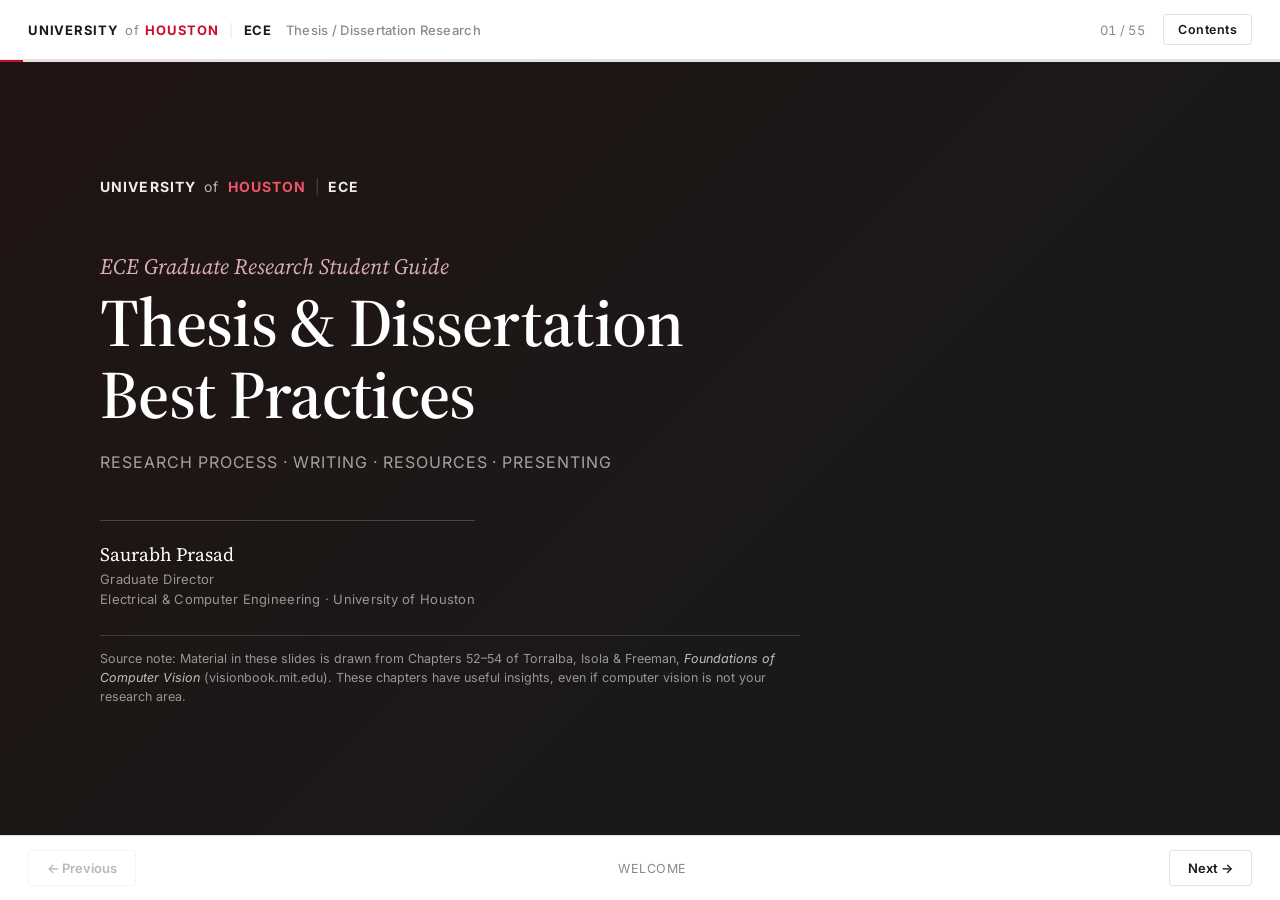
==== static/research-guide/index.html @ 7a1035ee "Create index.html" ====
<!DOCTYPE html>
<html lang="en">
<head>
<meta charset="UTF-8">
<meta name="viewport" content="width=device-width, initial-scale=1.0">
<title>Research Student Guide — University of Houston ECE</title>
<style>
@import url('https://fonts.googleapis.com/css2?family=Source+Serif+4:ital,opsz,wght@0,8..60,400;0,8..60,500;0,8..60,600;0,8..60,700;1,8..60,500&family=Inter:wght@400;500;600;700&display=swap');

:root{
  --red:#C8102E;
  --red-dark:#76232F;
  --ink:#1B1918;
  --ink-soft:#4A4744;
  --gray:#888B8D;
  --gray-line:#E4E1DC;
  --paper:#FFFFFF;
  --paper-tint:#FAF9F7;
  --serif:'Source Serif 4', Georgia, serif;
  --sans:'Inter', -apple-system, BlinkMacSystemFont, 'Segoe UI', sans-serif;
}

*{box-sizing:border-box;}
html,body{margin:0;padding:0;}
body{
  font-family:var(--sans);
  color:var(--ink);
  background:var(--ink);
  overflow:hidden;
  height:100vh;
  width:100vw;
}

/* ---------- Chrome ---------- */
.app{
  position:relative;
  height:100vh;
  width:100vw;
  background:var(--paper);
  display:flex;
  flex-direction:column;
}

.topbar{
  display:flex;
  align-items:center;
  justify-content:space-between;
  padding:14px 28px;
  border-bottom:1px solid var(--gray-line);
  flex:0 0 auto;
  background:var(--paper);
  z-index:20;
}
.topbar-brand{
  font-family:var(--sans);
  font-weight:700;
  font-size:13px;
  letter-spacing:0.06em;
  color:var(--ink);
  display:flex;
  align-items:center;
  gap:6px;
}
.topbar-brand .of{color:var(--gray); font-weight:400; text-transform:lowercase;}
.topbar-brand .red{color:var(--red);}
.topbar-brand .pipe{color:var(--gray-line); margin:0 4px; font-weight:300;}
.topbar-brand .deck-name{color:var(--gray); font-weight:500; margin-left:8px; letter-spacing:0.02em;}

.topbar-right{display:flex; align-items:center; gap:18px;}
.slide-counter{font-size:13px; color:var(--gray); font-variant-numeric:tabular-nums; letter-spacing:0.02em;}
.menu-btn{
  border:1px solid var(--gray-line);
  background:var(--paper);
  color:var(--ink);
  font-family:var(--sans);
  font-size:12.5px;
  font-weight:600;
  letter-spacing:0.04em;
  padding:7px 14px;
  border-radius:3px;
  cursor:pointer;
  transition:all .15s ease;
}
.menu-btn:hover{border-color:var(--red); color:var(--red);}

.progress-track{height:2px; width:100%; background:var(--gray-line); flex:0 0 auto;}
.progress-fill{height:100%; background:var(--red); width:0%; transition:width .35s ease;}

/* ---------- Stage ---------- */
.stage{
  flex:1 1 auto;
  position:relative;
  overflow:hidden;
  background:var(--paper-tint);
}
.slide{
  position:absolute;
  top:0; left:0; right:0; bottom:0;
  display:flex;
  flex-direction:column;
  background:var(--paper);
  opacity:0;
  visibility:hidden;
  transform:translateX(24px);
  transition:opacity .38s ease, transform .38s ease;
  overflow-y:auto;
}
.slide.active{
  opacity:1;
  visibility:visible;
  transform:translateX(0);
  z-index:5;
}
.slide.leaving-back{transform:translateX(-24px);}

.slide-inner{
  max-width:1180px;
  width:100%;
  margin:0 auto;
  padding:64px 72px 80px;
  flex:1 1 auto;
}

/* ---------- Typography ---------- */
.kicker{
  display:flex; align-items:center; gap:10px;
  font-family:var(--sans);
  font-size:12.5px;
  font-weight:700;
  letter-spacing:0.14em;
  text-transform:uppercase;
  color:var(--red);
  margin-bottom:18px;
}
.kicker.light{color:#E8AAB2;}
.kicker-n{color:var(--gray); font-weight:600;}
.kicker.light .kicker-n{color:rgba(255,255,255,0.55);}
.kicker-sep{color:var(--gray-line); font-weight:400;}
.kicker.light .kicker-sep{color:rgba(255,255,255,0.3);}
.kicker-s{color:var(--ink-soft);}
.kicker.light .kicker-s{color:rgba(255,255,255,0.85);}

.slide-title{
  font-family:var(--serif);
  font-weight:600;
  font-size:44px;
  line-height:1.12;
  letter-spacing:-0.01em;
  margin:0 0 22px;
  color:var(--ink);
  max-width:920px;
}

.lead-line{
  font-family:var(--serif);
  font-style:italic;
  font-size:20px;
  color:var(--ink-soft);
  margin:0 0 20px;
  max-width:820px;
  line-height:1.45;
}
.lead-line.big{font-size:24px;}
.sublead-line{font-size:14px; color:var(--gray); margin:-14px 0 20px;}

.body-col{max-width:760px;}
.body-col.narrow{max-width:680px;}
.body-p{font-size:16.5px; line-height:1.65; color:var(--ink-soft); margin:0 0 14px;}
.body-h4{font-family:var(--sans); font-size:13px; font-weight:700; letter-spacing:0.05em; text-transform:uppercase; color:var(--red-dark); margin:22px 0 10px;}
.body-h4:first-child{margin-top:0;}
.body-note{font-size:13.5px; color:var(--gray); line-height:1.55; margin:10px 0; padding-left:14px; border-left:2px solid var(--gray-line);}
.body-link{margin:6px 0 14px;}
.body-address{font-size:15px; color:var(--ink-soft); line-height:1.7; margin:10px 0;}
.footer-line{font-family:var(--serif); font-style:italic; font-size:18px; color:var(--red-dark); margin-top:26px;}

.inline-link, .ref-link{color:var(--red-dark); text-decoration:none; border-bottom:1px solid rgba(118,35,47,0.3); word-break:break-word;}
.inline-link:hover, .ref-link:hover{border-bottom-color:var(--red-dark);}

.body-ul{margin:0 0 16px; padding:0; list-style:none;}
.body-ul li{
  position:relative; padding-left:20px; margin-bottom:11px;
  font-size:16px; line-height:1.6; color:var(--ink-soft);
}
.body-ul li::before{
  content:"";
  position:absolute; left:0; top:9px;
  width:6px; height:6px; border-radius:50%;
  background:var(--red);
}
.body-ul.compact li{font-size:14.5px; margin-bottom:8px;}

.body-steps{margin:8px 0 16px 0; padding-left:22px; counter-reset:step;}
.body-steps li{font-size:15.5px; line-height:1.6; color:var(--ink-soft); margin-bottom:12px; padding-left:6px;}
.body-steps li::marker{color:var(--red); font-weight:700;}

.term-list{margin:10px 0 16px;}
.term-row{margin-bottom:12px; font-size:15.5px; line-height:1.55;}
.term{color:var(--ink); font-weight:600; margin-right:6px;}
.term-desc{color:var(--ink-soft);}

/* ---------- Cover / Closing ---------- */
.cover-slide{padding:0; overflow:hidden;}
.cover-bg{position:absolute; top:0; left:0; right:0; bottom:0;}
.cover-mosaic{
  position:absolute; top:0; left:0; right:0; bottom:0;
  filter:saturate(0.72) brightness(0.78) contrast(1.06);
}
.cm-tile{position:absolute; background-size:cover; background-position:center; box-shadow:inset 0 0 0 1px rgba(255,255,255,0.05);}
.cm-a{left:0%;    top:0%;   width:37.1%; height:58%;}
.cm-b{left:37.1%; top:0%;   width:32.3%; height:58%;}
.cm-c{left:69.4%; top:0%;   width:30.6%; height:58%;}
.cm-d{left:0%;    top:58%;  width:69.4%; height:42%;}
.cm-e{left:69.4%; top:58%;  width:30.6%; height:42%;}
.cover-scrim{position:absolute; top:0; left:0; right:0; bottom:0; background:linear-gradient(100deg, rgba(12,10,9,0.97) 0%, rgba(14,11,10,0.90) 30%, rgba(16,12,11,0.62) 58%, rgba(18,13,12,0.30) 82%, rgba(20,15,13,0.22) 100%);}
.cover-tint{position:absolute; top:0; left:0; right:0; bottom:0; background:#2a0e14; mix-blend-mode:color; opacity:0.55;}
.cover-scrim.solid{background:linear-gradient(135deg, #201313 0%, #1B1918 60%);}
.closing-slide .cover-bg{display:none;}
.cover-content{position:relative; z-index:2; height:100%; display:flex; flex-direction:column; justify-content:center; padding:0 100px; max-width:900px;}
.cover-wordmark{font-family:var(--sans); font-weight:700; font-size:14px; letter-spacing:0.08em; color:#fff; margin-bottom:56px; opacity:0.92;}
.cover-wordmark .of{color:#c9c6c2; font-weight:400; text-transform:lowercase; margin:0 4px;}
.cover-wordmark .red{color:#FF5C6C;}
.cover-wordmark .pipe{color:rgba(255,255,255,0.3); margin:0 8px; font-weight:300;}
.cover-pretitle{font-family:var(--serif); font-style:italic; font-size:22px; color:#D9AFB4; margin:0 0 6px;}
.cover-title{font-family:var(--serif); font-weight:600; font-size:68px; line-height:1.05; color:#fff; margin:0 0 22px; letter-spacing:-0.01em;}
.cover-subtitle{font-family:var(--sans); font-size:16px; letter-spacing:0.06em; text-transform:uppercase; color:rgba(255,255,255,0.6); margin:0 0 48px;}
.cover-presenter{display:flex; flex-direction:column; gap:4px; border-top:1px solid rgba(255,255,255,0.2); padding-top:20px; width:fit-content;}
.cp-name{font-family:var(--serif); font-size:19px; color:#fff;}
.cp-role{font-family:var(--sans); font-size:13px; color:rgba(255,255,255,0.55); letter-spacing:0.02em;}
.cover-footnote{font-size:12.5px;line-height:1.5;color:rgba(255,255,255,0.55);max-width:760px;margin-top:28px;border-top:1px solid rgba(255,255,255,0.16);padding-top:14px;}
.cover-footnote em{color:rgba(255,255,255,0.72);}
.closing-message{font-family:var(--serif); font-style:italic; font-size:24px; line-height:1.5; color:rgba(255,255,255,0.88); max-width:640px; margin-top:8px;}

/* ---------- Outline ---------- */
.outline-grid{display:grid; grid-template-columns:1fr 1fr; gap:0 60px; margin-top:20px;}
.outline-col{list-style:none; margin:0; padding:0;}
.outline-col li{display:flex; align-items:baseline; gap:16px; padding:16px 0; border-bottom:1px solid var(--gray-line);}
.ol-n{font-family:var(--serif); font-size:15px; color:var(--red); font-weight:600; min-width:22px;}
.ol-t{font-size:17px; color:var(--ink); font-family:var(--serif);}

/* ---------- Profile ---------- */
.profile-inner{display:grid; grid-template-columns:1.25fr 0.9fr; gap:56px; align-items:center;}
.profile-lead{font-family:var(--serif); font-style:italic; font-size:19px; color:var(--red-dark); margin:0 0 16px;}
.profile-card{margin-top:22px; padding-top:18px; border-top:1px solid var(--gray-line);}
.profile-name{font-family:var(--serif); font-weight:600; font-size:22px; color:var(--ink);}
.profile-meta{font-size:13.5px; color:var(--gray); margin-top:4px; letter-spacing:0.02em;}
.profile-contact{font-size:14.5px; color:var(--ink-soft); margin-top:10px; line-height:1.7;}
.profile-photo{display:flex; justify-content:center;}
.photo-frame{
  width:100%; max-width:320px; aspect-ratio:4/5;
  overflow:hidden; border-radius:2px;
  box-shadow:0 22px 44px -18px rgba(27,25,24,0.35);
  background:var(--paper-tint);
}
.photo-frame.wide{aspect-ratio:16/10; max-width:none;}
.photo-frame img{width:100%; height:100%; object-fit:cover; display:block;}

/* ---------- Link list ---------- */
.link-list{list-style:none; margin:18px 0 0; padding:0; max-width:820px;}
.link-list li{display:flex; justify-content:space-between; align-items:baseline; gap:24px; padding:13px 0; border-bottom:1px solid var(--gray-line);}
.ll-label{font-family:var(--serif); font-size:16.5px; color:var(--ink); flex:0 0 auto; min-width:220px;}
.ll-url{font-size:13.5px; color:var(--gray); text-align:right; word-break:break-word;}
.ll-url .inline-link{color:var(--gray); border-bottom-color:var(--gray-line);}

/* ---------- Screenshot layout ---------- */
.ss-inner{display:grid; grid-template-columns:1fr 0.95fr; gap:52px; align-items:start;}
.ss-inner.reverse{grid-template-columns:0.85fr 1.15fr;}
.browser-card{
  border-radius:8px; overflow:hidden; border:1px solid var(--gray-line);
  box-shadow:0 30px 60px -26px rgba(27,25,24,0.28);
  background:#fff;
}
.browser-bar{background:#F1EFEC; padding:9px 12px; display:flex; gap:6px;}
.bdot{width:9px; height:9px; border-radius:50%; background:#DAD6D0;}
.browser-card img{width:100%; display:block;}
.browser-card.small{max-width:420px;}
.shot-caption{font-size:12.5px; color:var(--gray); margin-top:10px; text-align:center; letter-spacing:0.02em;}
.dual-shots{display:grid; grid-template-columns:1fr 1fr; gap:24px; margin-top:16px;}

/* ---------- Date list ---------- */
.date-list{list-style:none; margin:22px 0 0; padding:0; max-width:760px;}
.date-list li{display:flex; justify-content:space-between; align-items:baseline; padding:16px 0; border-bottom:1px solid var(--gray-line); gap:20px;}
.dl-label{font-size:16px; color:var(--ink-soft);}
.dl-date{font-family:var(--serif); font-weight:600; font-size:17px; color:var(--red-dark); white-space:nowrap;}

/* ---------- Course grid ---------- */
.course-grid{
  display:grid; grid-template-columns:1fr 1fr; gap:6px 28px; margin-top:18px;
}
.course-cell{font-size:12.8px; color:var(--ink-soft); padding:7px 0; border-bottom:1px dotted var(--gray-line); font-family:var(--sans);}

/* ---------- Specialization table ---------- */
.special-table{margin-top:18px; border-top:1px solid var(--ink);}
.st-head{display:grid; grid-template-columns:1fr 1fr; padding:10px 0; font-size:11.5px; font-weight:700; letter-spacing:0.06em; text-transform:uppercase; color:var(--gray); border-bottom:1px solid var(--gray-line);}
.st-row{display:grid; grid-template-columns:1fr 1fr; padding:11px 0; border-bottom:1px solid var(--gray-line); align-items:baseline;}
.st-area{font-family:var(--serif); font-size:15.5px; color:var(--ink);}
.st-coord{font-size:14px; color:var(--ink-soft);}

/* ---------- Specialization detail ---------- */
.area-banner{
  display:flex; justify-content:space-between; align-items:baseline;
  background:var(--paper-tint); border-left:3px solid var(--red);
  padding:14px 20px; margin-bottom:24px;
}
.area-name{font-family:var(--serif); font-weight:600; font-size:20px; color:var(--ink);}
.area-hours{font-size:13px; color:var(--gray); letter-spacing:0.02em;}
.spec-columns{display:grid; grid-template-columns:0.75fr 1.25fr; gap:44px;}
.elec-table{margin-top:4px;}
.elec-row{margin-bottom:10px; font-size:13.8px; line-height:1.55;}
.elec-cat{display:block; font-weight:700; color:var(--red-dark); font-size:12px; letter-spacing:0.03em; text-transform:uppercase; margin-bottom:2px;}
.elec-courses{color:var(--ink-soft);}

/* ---------- Equations ---------- */
.eq-grid{display:grid; grid-template-columns:1fr 1fr; gap:28px; margin-top:16px;}
.eq-card{background:var(--paper-tint); border:1px solid var(--gray-line); padding:22px; border-radius:4px;}
.eq-img{margin-top:12px; background:#fff; border-radius:3px; padding:14px; display:flex; align-items:center; justify-content:center; min-height:70px;}
.eq-img img{max-width:100%;}

/* ---------- References ---------- */
.ref-list{list-style:none; margin:20px 0 0; padding:0; max-width:840px; counter-reset:none;}
.ref-list li{display:flex; gap:14px; padding:12px 0; border-bottom:1px solid var(--gray-line);}
.ref-n{color:var(--red); font-weight:700; font-size:13.5px; flex:0 0 auto;}
.ref-t{font-size:14.5px; color:var(--ink-soft); line-height:1.6;}

/* ---------- Section divider ---------- */
.section-slide{position:relative; padding:0; background:#1B1918; overflow:hidden;}
.section-scrim{position:absolute; top:0; left:0; right:0; bottom:0; background:radial-gradient(circle at 78% 30%, rgba(200,16,46,0.28), transparent 55%);}
.section-inner{position:relative; z-index:2; display:flex; flex-direction:column; justify-content:center; height:100%; max-width:760px;}
.section-title{font-family:var(--serif); font-weight:600; font-size:64px; color:#fff; margin:0 0 26px; letter-spacing:-0.01em;}
.body-col.light .body-p{color:rgba(255,255,255,0.75);}
.body-col.light .body-note{color:rgba(255,255,255,0.5); border-left-color:rgba(255,255,255,0.25);}

/* ---------- Pillars ---------- */
.pillar-grid{display:grid; grid-template-columns:repeat(2,1fr); gap:14px 30px; margin-top:22px;}
.pillar{padding:18px 0; border-bottom:1px solid var(--gray-line);}
.pillar-main{font-family:var(--serif); font-size:18px; color:var(--ink); font-weight:600;}
.pillar-sub{font-size:13px; color:var(--gray); margin-top:3px;}

/* ---------- Numbered ethics list ---------- */
.ethics-list{list-style:none; margin:16px 0 0; padding:0; columns:1;}
.ethics-list li{display:flex; gap:14px; padding:10px 0; border-bottom:1px solid var(--gray-line); align-items:baseline;}
.nl-n{font-family:var(--serif); font-style:italic; color:var(--red); font-weight:600; font-size:14px; flex:0 0 18px;}
.nl-t{font-size:14.5px; line-height:1.55; color:var(--ink-soft);}

/* ---------- Chart slides ---------- */
.chart-inner{display:flex; flex-direction:column; align-items:flex-start;}
.chart-card{position:relative; background:var(--paper-tint); border:1px solid var(--gray-line); border-radius:6px; padding:28px; margin-top:6px; max-width:560px;}
.chart-card img{width:100%; display:block;}
.chart-caption{font-family:var(--serif); font-style:italic; font-size:16px; color:var(--red-dark); margin-top:16px;}
.chart-badge{position:absolute; top:-16px; right:-16px; width:44px; height:44px; border-radius:50%; display:flex; align-items:center; justify-content:center; font-family:var(--serif); font-weight:700; font-size:20px; box-shadow:0 8px 20px -6px rgba(0,0,0,0.3);}
.chart-badge.q{background:#fff; border:2px solid var(--gray); color:var(--gray);}
.chart-badge.good{background:var(--red); color:#fff;}

/* ---------- Quote/photo slide ---------- */
.qp-caption{font-size:12.5px; color:var(--gray); margin-top:10px; text-align:center;}

/* ---------- Tips ---------- */
.tips-list{list-style:none; margin:22px 0 0; padding:0; max-width:760px;}
.tips-list li{display:flex; align-items:flex-start; gap:16px; padding:15px 0; border-bottom:1px solid var(--gray-line);}
.tip-check{
  flex:0 0 auto; width:24px; height:24px; border-radius:50%;
  background:var(--red); color:#fff; font-size:13px;
  display:flex; align-items:center; justify-content:center; font-weight:700;
}
.tip-t{font-size:16.5px; color:var(--ink-soft); line-height:1.5; padding-top:2px; font-family:var(--serif);}

/* ---------- Bottom nav ---------- */
.bottombar{
  display:flex; align-items:center; justify-content:space-between;
  padding:14px 28px; border-top:1px solid var(--gray-line);
  flex:0 0 auto; background:var(--paper); z-index:20;
}
.nav-btn{
  display:flex; align-items:center; gap:8px;
  border:1px solid var(--gray-line); background:var(--paper);
  color:var(--ink); font-family:var(--sans); font-size:13px; font-weight:600;
  padding:9px 18px; border-radius:3px; cursor:pointer; transition:all .15s ease;
}
.nav-btn:hover:not(:disabled){border-color:var(--red); color:var(--red);}
.nav-btn:disabled{opacity:0.3; cursor:default;}
.bottombar-section{font-size:12.5px; color:var(--gray); letter-spacing:0.04em; text-transform:uppercase;}

/* ---------- TOC overlay ---------- */
.toc-overlay{
  position:fixed; top:0; left:0; right:0; bottom:0; background:rgba(20,18,17,0.72);
  z-index:100; display:flex; align-items:center; justify-content:center;
  opacity:0; visibility:hidden; transition:opacity .25s ease;
  backdrop-filter:blur(3px);
}
.toc-overlay.open{opacity:1; visibility:visible;}
.toc-panel{
  background:var(--paper); width:min(880px,90vw); max-height:82vh; overflow-y:auto;
  border-radius:8px; padding:40px 48px; box-shadow:0 40px 80px -20px rgba(0,0,0,0.5);
}
.toc-head{display:flex; justify-content:space-between; align-items:center; margin-bottom:24px;}
.toc-title{font-family:var(--serif); font-size:26px; font-weight:600; margin:0;}
.toc-close{border:none; background:none; font-size:22px; color:var(--gray); cursor:pointer; line-height:1;}
.toc-close:hover{color:var(--red);}
.toc-section{margin-bottom:22px;}
.toc-section-name{font-size:11.5px; font-weight:700; letter-spacing:0.08em; text-transform:uppercase; color:var(--red); margin-bottom:10px;}
.toc-items{display:grid; grid-template-columns:1fr 1fr; gap:2px 24px;}
.toc-item{
  display:flex; gap:10px; padding:7px 8px; border-radius:3px; cursor:pointer;
  font-size:14px; color:var(--ink-soft); transition:background .12s ease;
  align-items:center;
}
.toc-item:hover{background:var(--paper-tint); color:var(--ink);}
.toc-item .tn{color:var(--gray); font-variant-numeric:tabular-nums; min-width:20px;}
.toc-item-hidden{opacity:0.6;}
.toc-hidden-badge{
  margin-left:auto; font-size:10px; font-weight:700; letter-spacing:0.06em; text-transform:uppercase;
  color:var(--gray); border:1px solid var(--gray-line); border-radius:3px; padding:1px 6px;
}

/* ---------- Scrollbar ---------- */
::-webkit-scrollbar{width:9px; height:9px;}
::-webkit-scrollbar-track{background:transparent;}
::-webkit-scrollbar-thumb{background:var(--gray-line); border-radius:6px;}
::-webkit-scrollbar-thumb:hover{background:var(--gray);}

/* ---------- Responsive ---------- */
@media (max-width:900px){
  .slide-inner{padding:36px 26px 60px;}
  .slide-title{font-size:30px;}
  .cover-title{font-size:40px;}
  .cover-content{padding:0 32px;}
  .profile-inner, .ss-inner, .ss-inner.reverse{grid-template-columns:1fr; gap:28px;}
  .profile-photo{order:-1;}
  .outline-grid, .spec-columns, .eq-grid, .dual-shots, .course-grid{grid-template-columns:1fr;}
  .toc-items{grid-template-columns:1fr;}
  .section-title{font-size:38px;}
}

</style>

<style>
.source-note{font-size:12.2px;color:var(--gray);line-height:1.55;margin-top:24px;max-width:880px;border-top:1px solid var(--gray-line);padding-top:12px;}
.callout{background:var(--paper-tint);border-left:3px solid var(--red);padding:16px 20px;margin:18px 0 20px;font-size:16px;line-height:1.55;color:var(--ink-soft);max-width:860px;}
.callout strong{color:var(--ink);} 
.two-col{display:grid;grid-template-columns:1fr 1fr;gap:44px;align-items:start;margin-top:18px;}
.three-col{display:grid;grid-template-columns:repeat(3,1fr);gap:24px;margin-top:22px;}
.mini-card{background:var(--paper-tint);border-top:2px solid var(--red);padding:18px 18px 16px;min-height:130px;}
.mini-card h3{font-family:var(--serif);font-size:19px;margin:0 0 8px;color:var(--ink);}
.mini-card p{font-size:14px;line-height:1.55;color:var(--ink-soft);margin:0;}
.flow-list{list-style:none;margin:20px 0 0;padding:0;max-width:860px;counter-reset:flow;}
.flow-list li{counter-increment:flow;display:grid;grid-template-columns:42px 1fr;gap:16px;align-items:start;padding:13px 0;border-bottom:1px solid var(--gray-line);}
.flow-list li::before{content:counter(flow, decimal-leading-zero);font-family:var(--serif);font-weight:600;color:var(--red);font-size:18px;line-height:1.4;}
.flow-title{font-family:var(--serif);font-size:18px;color:var(--ink);margin-bottom:2px;}
.flow-desc{font-size:14.5px;line-height:1.55;color:var(--ink-soft);}
.big-quote{font-family:var(--serif);font-style:italic;font-size:28px;line-height:1.35;color:var(--red-dark);max-width:820px;margin:20px 0 24px;}
.small-caps{font-size:11.5px;font-weight:700;letter-spacing:0.08em;text-transform:uppercase;color:var(--red-dark);margin:20px 0 8px;}
.check-grid{display:grid;grid-template-columns:1fr 1fr;gap:10px 32px;margin-top:16px;max-width:920px;}
.check-grid div{font-size:15.2px;line-height:1.5;color:var(--ink-soft);border-bottom:1px solid var(--gray-line);padding:10px 0;}
.check-grid div::before{content:'✓';display:inline-flex;width:22px;height:22px;border-radius:50%;background:var(--red);color:#fff;align-items:center;justify-content:center;font-size:12px;font-weight:700;margin-right:10px;}
.resource-list{list-style:none;margin:18px 0 0;padding:0;max-width:920px;}
.resource-list li{display:grid;grid-template-columns:260px 1fr;gap:28px;padding:13px 0;border-bottom:1px solid var(--gray-line);align-items:baseline;}
.resource-list .r-name{font-family:var(--serif);font-size:17px;color:var(--ink);}
.resource-list .r-desc{font-size:14px;line-height:1.55;color:var(--ink-soft);}
@media (max-width:900px){.two-col,.three-col,.check-grid{grid-template-columns:1fr}.resource-list li{grid-template-columns:1fr;gap:4px}.mini-card{min-height:auto}}
</style>

</head>
<body>
<div class="app">
  <div class="topbar">
    <div class="topbar-brand">
      UNIVERSITY <span class="of">of</span> <span class="red">HOUSTON</span><span class="pipe">|</span>ECE
      <span class="deck-name">Thesis / Dissertation Research</span>
    </div>
    <div class="topbar-right">
      <span class="slide-counter" id="slideCounter">01 / 55</span>
      <button class="menu-btn" id="menuBtn">Contents</button>
    </div>
  </div>
  <div class="progress-track"><div class="progress-fill" id="progressFill"></div></div>

  <div class="stage" id="stage">

    <div class="slide cover-slide" data-n="1" data-section="Welcome">
      <div class="cover-scrim solid"></div>
      <div class="cover-content">
        <div class="cover-wordmark">UNIVERSITY <span class="of">of</span> <span class="red">HOUSTON</span><span class="pipe">|</span>ECE</div>
        
        <p class="cover-pretitle">ECE Graduate Research Student Guide</p>
        <h1 class="cover-title">Thesis &amp; Dissertation Best Practices</h1>
        <p class="cover-subtitle">Research process · Writing · Resources · Presenting</p>
        <div class="cover-presenter"><span class="cp-name">Saurabh Prasad</span><span class="cp-role">Graduate Director</span><span class="cp-role">Electrical &amp; Computer Engineering · University of Houston</span></div>
        <p class="cover-footnote">Source note: Material in these slides is drawn from Chapters 52–54 of Torralba, Isola &amp; Freeman, <em>Foundations of Computer Vision</em> (<span>visionbook.mit.edu</span>). These chapters have useful insights, even if computer vision is not your research area.</p>

      </div>
    </div>
    <div class="slide standard-slide" data-n="2" data-section="Welcome">
      <div class="slide-inner">
        <div class="kicker"><span class="kicker-n">02</span><span class="kicker-sep">—</span><span class="kicker-s">Welcome</span></div>
        <h1 class="slide-title">How to Use This Deck</h1>
        
<p class="lead-line big">This is a practical operating manual for thesis and dissertation students.</p>
<div class="two-col">
  <div>
    <div class="body-h4">Use it in layers</div>
    <ul class="body-ul"><li>Before starting research: focus on mindset, literature, and advisor meetings.</li><li>While running experiments: focus on notebooks, reproducibility, and diagnosis.</li><li>While writing: focus on structure, figures, claims, and revision cycles.</li><li>Before a proposal, defense, or conference talk: focus on story and practice.</li></ul>
  </div>
  <div>
    <div class="body-h4">Scope of the advice</div>
    <p class="body-p">Most of the feedback in this deck applies to all thesis and dissertation students. Some examples reflect my own area — computer vision, signal processing, and machine learning — but the underlying ideas carry across all ECE research areas.</p>
    <div class="body-h4">A note on sources</div>
    <p class="source-note">Source note: Material in these slides is drawn from Chapters 52–54 of Torralba, Isola &amp; Freeman, <em>Foundations of Computer Vision</em> (<span class="inline-link">visionbook.mit.edu</span>). These chapters have useful insights, even if computer vision is not your research area.</p>
  </div>
</div>

      </div>
    </div>
    <div class="slide standard-slide" data-n="3" data-section="Welcome">
      <div class="slide-inner">
        <div class="kicker"><span class="kicker-n">03</span><span class="kicker-sep">—</span><span class="kicker-s">Welcome</span></div>
        <h1 class="slide-title">Outline</h1>
        <div class="outline-grid"><ol class="outline-col"><li><span class="ol-n">01</span><span><span class="ol-t">Research Mindset</span><br><span class="pillar-sub">What changes when problems stop being structured.</span></span></li><li><span class="ol-n">02</span><span><span class="ol-t">Research Process</span><br><span class="pillar-sub">How to choose, test, diagnose, document, and reproduce.</span></span></li><li><span class="ol-n">03</span><span><span class="ol-t">Thesis / Dissertation Path</span><br><span class="pillar-sub">How the project becomes a proposal, manuscript, and defense.</span></span></li></ol><ol class="outline-col"><li><span class="ol-n">04</span><span><span class="ol-t">Writing</span><br><span class="pillar-sub">How to make your work legible, credible, and persuasive.</span></span></li><li><span class="ol-n">05</span><span><span class="ol-t">Ethics, Collaboration & Talks</span><br><span class="pillar-sub">How to give credit, present well, and build trust.</span></span></li><li><span class="ol-n">06</span><span><span class="ol-t">Resources & Routines</span><br><span class="pillar-sub">How to use LaTeX, references, reproducible files, and a weekly system.</span></span></li></ol></div>
      </div>
    </div>
    <div class="slide section-slide" data-n="4" data-section="Research Mindset">
      <div class="section-scrim"></div>
      <div class="slide-inner section-inner">
        <div class="kicker light"><span class="kicker-n">04</span><span class="kicker-sep">—</span><span class="kicker-s">Research Mindset</span></div>
        <h1 class="section-title">Research Mindset</h1>
        <div class="body-col light"><p class="body-p">The hardest transition is not technical. It is moving from solving assigned problems to finding, shaping, and defending original ones.</p></div>
      </div>
    </div>
    <div class="slide standard-slide" data-n="5" data-section="Research Mindset">
      <div class="slide-inner">
        <div class="kicker"><span class="kicker-n">05</span><span class="kicker-sep">—</span><span class="kicker-s">Research Mindset</span></div>
        <h1 class="slide-title">From Structured Problems to Open Ones</h1>
        
<p class="lead-line">Coursework is usually designed so the answer exists. Research is designed around uncertainty.</p>
<div class="three-col">
 <div class="mini-card"><h3>In coursework</h3><p>The question is framed, the assumptions are known, and feedback arrives quickly.</p></div>
 <div class="mini-card"><h3>In research</h3><p>The question may be wrong, the assumptions may fail, and feedback can be noisy or delayed.</p></div>
 <div class="mini-card"><h3>Your new job</h3><p>Make uncertainty smaller through deliberate experiments and clear communication.</p></div>
</div>
<div class="callout"><strong>Core shift:</strong> no one tells you the right answer. Often, no one knows yet whether there is a right answer.</div>

      </div>
    </div>
    <div class="slide standard-slide" data-n="6" data-section="Research Mindset">
      <div class="slide-inner">
        <div class="kicker"><span class="kicker-n">06</span><span class="kicker-sep">—</span><span class="kicker-s">Research Mindset</span></div>
        <h1 class="slide-title">Slow Down to Speed Up</h1>
        
<p class="big-quote">“Slow down to speed up.”</p>
<ul class="body-ul"><li>Verify assumptions before building on them.</li><li>Change one thing at a time so the outcome is interpretable.</li><li>Run the smallest experiment that can answer the next question.</li><li>Keep the trail clear enough that your future self can reconstruct it.</li></ul>
<p class="footer-line">Methodical work feels slower in the moment; it usually wins over weeks and semesters.</p>

      </div>
    </div>
    <div class="slide standard-slide" data-n="7" data-section="Research Mindset">
      <div class="slide-inner">
        <div class="kicker"><span class="kicker-n">07</span><span class="kicker-sep">—</span><span class="kicker-s">Research Mindset</span></div>
        <h1 class="slide-title">Never Say “It Doesn’t Work”</h1>
        
<p class="lead-line">That sentence gives your advisor no diagnostic information.</p>
<div class="two-col">
  <div><div class="body-h4">Weak report</div><p class="body-p">“I tried the method and it does not work.”</p><div class="body-note">The failure could be in the idea, code, data, assumptions, metric, implementation, or interpretation.</div></div>
  <div><div class="body-h4">Strong report</div><p class="body-p">“I narrowed the failure to step B. Step A matches the expected output on test input X. At B, the output has failure mode Y. I ruled out W and Z.”</p><div class="body-note">Diagnosis is part of the research contribution.</div></div>
</div>

      </div>
    </div>
    <div class="slide standard-slide" data-n="8" data-section="Research Mindset">
      <div class="slide-inner">
        <div class="kicker"><span class="kicker-n">08</span><span class="kicker-sep">—</span><span class="kicker-s">Research Mindset</span></div>
        <h1 class="slide-title">Be the Motor and the Rudder</h1>
        
<div class="two-col">
  <div class="mini-card"><h3>Motor: work hard</h3><p>By graduate school, everyone is smart. The people who pull ahead usually show sustained effort, not occasional brilliance.</p></div>
  <div class="mini-card"><h3>Rudder: steer</h3><p>Periodically ask whether you are working on the right problem, with the right experiments, at the right level of abstraction.</p></div>
</div>
<ul class="tips-list"><li><span class="tip-check">✓</span><span class="tip-t">Protect time for deep work.</span></li><li><span class="tip-check">✓</span><span class="tip-t">Protect time for health, relationships, and recovery.</span></li><li><span class="tip-check">✓</span><span class="tip-t">Do not confuse being busy with making progress.</span></li><li><span class="tip-check">✓</span><span class="tip-t">Every few weeks, ask: what result would change my plan?</span></li></ul>

      </div>
    </div>
    <div class="slide standard-slide" data-n="9" data-section="Research Mindset">
      <div class="slide-inner">
        <div class="kicker"><span class="kicker-n">09</span><span class="kicker-sep">—</span><span class="kicker-s">Research Mindset</span></div>
        <h1 class="slide-title">Toy Models: Start with the Smallest Version</h1>
        
<p class="lead-line big">Find the simplest toy model that captures the main idea.</p>
<ol class="flow-list"><li><div><div class="flow-title">Strip the problem down</div><div class="flow-desc">Remove all realism that is not needed for the core ambiguity or mechanism.</div></div></li><li><div><div class="flow-title">Make predictions</div><div class="flow-desc">Ask what each proposed method should do in this toy setting.</div></div></li><li><div><div class="flow-title">Run and reason</div><div class="flow-desc">If it fails here, scaling up will not rescue it. If it works here, you have intuition.</div></div></li><li><div><div class="flow-title">Scale carefully</div><div class="flow-desc">Add one source of realism at a time: noise, dimension, data size, hardware, people, or constraints.</div></div></li></ol>

      </div>
    </div>
    <div class="slide standard-slide" data-n="10" data-section="Research Mindset">
      <div class="slide-inner">
        <div class="kicker"><span class="kicker-n">10</span><span class="kicker-sep">—</span><span class="kicker-s">Research Mindset</span></div>
        <h1 class="slide-title">The ε-Ball Around the Advisor’s Suggestion</h1>
        
<p class="lead-line">Doing exactly what was suggested is often not enough. The research move is to explore nearby variants.</p>
<div class="callout"><strong>Strong student pattern:</strong> try the suggested approach, observe why it does not quite work, test a small neighborhood of variants, and return with the best explanation and next step.</div>
<ul class="body-ul"><li>What if the loss changes?</li><li>What if the input is simplified?</li><li>What if one assumption is made explicit?</li><li>What if the method is tested on a case where it must succeed?</li><li>What if it is tested on a case where it must fail?</li></ul>

      </div>
    </div>
    <div class="slide standard-slide" data-n="11" data-section="Research Mindset">
      <div class="slide-inner">
        <div class="kicker"><span class="kicker-n">11</span><span class="kicker-sep">—</span><span class="kicker-s">Research Mindset</span></div>
        <h1 class="slide-title">Know the Literature; Build a Reputation</h1>
        
<div class="two-col">
  <div>
    <div class="body-h4">Literature discipline</div>
    <ul class="body-ul"><li>Track the major lines of work, not just one paper.</li><li>For each paper, record the problem, method, claim, evidence, and limitation.</li><li>Look for what everyone assumes but no one has tested.</li><li>Do not be caught missing closely related work.</li></ul>
  </div>
  <div>
    <div class="body-h4">Reputation discipline</div>
    <ul class="body-ul"><li>Be the person who gives careful updates.</li><li>Be the person whose figures and code can be trusted.</li><li>Be generous in collaboration and credit.</li><li>Every talk, paper, email, and meeting is a data point.</li></ul>
  </div>
</div>

      </div>
    </div>
    <div class="slide standard-slide" data-n="12" data-section="Research Mindset">
      <div class="slide-inner">
        <div class="kicker"><span class="kicker-n">12</span><span class="kicker-sep">—</span><span class="kicker-s">Research Mindset</span></div>
        <h1 class="slide-title">Research Mindset Self-Check</h1>
        <div class="check-grid"><div>Can I state the current research question in one sentence?</div><div>Can I name the smallest experiment that tests the next assumption?</div><div>Can I explain where the current failure occurs?</div><div>Have I changed only one thing since the last interpretable result?</div><div>Do I know the closest related papers?</div><div>Am I working hard and steering strategically?</div></div>
      </div>
    </div>
    <div class="slide section-slide" data-n="13" data-section="Research Process">
      <div class="section-scrim"></div>
      <div class="slide-inner section-inner">
        <div class="kicker light"><span class="kicker-n">13</span><span class="kicker-sep">—</span><span class="kicker-s">Research Process</span></div>
        <h1 class="section-title">Research Process</h1>
        <div class="body-col light"><p class="body-p">A thesis is built through repeated cycles: question, literature, hypothesis, experiment, diagnosis, explanation, writing.</p></div>
      </div>
    </div>
    <div class="slide standard-slide" data-n="14" data-section="Research Process">
      <div class="slide-inner">
        <div class="kicker"><span class="kicker-n">14</span><span class="kicker-sep">—</span><span class="kicker-s">Research Process</span></div>
        <h1 class="slide-title">Choose a Problem You Can Actually Move</h1>
        
<p class="lead-line">A good graduate research problem is important enough to matter and bounded enough to attack.</p>
<ol class="flow-list"><li><div><div class="flow-title">Problem</div><div class="flow-desc">What is the gap, limitation, ambiguity, or engineering need?</div></div></li><li><div><div class="flow-title">Stakeholders</div><div class="flow-desc">Who cares if this is solved: researchers, practitioners, users, or society?</div></div></li><li><div><div class="flow-title">Leverage</div><div class="flow-desc">What tool, dataset, theory, device, or insight gives you an angle?</div></div></li><li><div><div class="flow-title">Evidence</div><div class="flow-desc">What result would convince a skeptical reader that progress was made?</div></div></li></ol>

      </div>
    </div>
    <div class="slide standard-slide" data-n="15" data-section="Research Process">
      <div class="slide-inner">
        <div class="kicker"><span class="kicker-n">15</span><span class="kicker-sep">—</span><span class="kicker-s">Research Process</span></div>
        <h1 class="slide-title">Build a Literature Map</h1>
        
<div class="callout"><strong>Do not just collect PDFs.</strong> Convert reading into a map of ideas, assumptions, methods, datasets, and open problems.</div>
<div class="three-col">
  <div class="mini-card"><h3>Canon</h3><p>The foundational papers everyone cites and expects you to know.</p></div>
  <div class="mini-card"><h3>Frontier</h3><p>The most recent papers that define what is currently possible.</p></div>
  <div class="mini-card"><h3>Gap</h3><p>The limitation, mismatch, or untested assumption where your work enters.</p></div>
</div>
<p class="footer-line">Reading is not separate from research; it is how you learn what question is worth asking.</p>

      </div>
    </div>
    <div class="slide standard-slide" data-n="16" data-section="Research Process">
      <div class="slide-inner">
        <div class="kicker"><span class="kicker-n">16</span><span class="kicker-sep">—</span><span class="kicker-s">Research Process</span></div>
        <h1 class="slide-title">Make Advisor Meetings Useful</h1>
        
<p class="lead-line">A good meeting is not a status confession. It is a decision-making session.</p>
<ul class="tips-list"><li><span class="tip-check">✓</span><span class="tip-t">Send a concise agenda or update before the meeting when appropriate.</span></li><li><span class="tip-check">✓</span><span class="tip-t">Bring one or two figures, tables, or diagnostics—not a verbal blur.</span></li><li><span class="tip-check">✓</span><span class="tip-t">State what changed since last time and what you learned.</span></li><li><span class="tip-check">✓</span><span class="tip-t">End with explicit next actions, owners, and dates.</span></li><li><span class="tip-check">✓</span><span class="tip-t">Keep a running decision log so old questions do not reopen endlessly.</span></li></ul>

      </div>
    </div>
    <div class="slide standard-slide" data-n="17" data-section="Research Process">
      <div class="slide-inner">
        <div class="kicker"><span class="kicker-n">17</span><span class="kicker-sep">—</span><span class="kicker-s">Research Process</span></div>
        <h1 class="slide-title">Design Experiments That Answer Questions</h1>
        
<p class="lead-line">Every experiment should have a claim it could support or refute.</p>
<div class="two-col">
 <div><ol class="flow-list"><li><div><div class="flow-title">Question</div><div class="flow-desc">What uncertainty is this experiment reducing?</div></div></li><li><div><div class="flow-title">Prediction</div><div class="flow-desc">What should happen if the hypothesis is right?</div></div></li><li><div><div class="flow-title">Controls</div><div class="flow-desc">What baseline, ablation, or sanity check is needed?</div></div></li></ol></div>
 <div><ol class="flow-list"><li><div><div class="flow-title">Metric</div><div class="flow-desc">What will be measured, and why is it meaningful?</div></div></li><li><div><div class="flow-title">Failure mode</div><div class="flow-desc">What result would make you change your mind?</div></div></li><li><div><div class="flow-title">Record</div><div class="flow-desc">Where will the config, data, code, and output be stored?</div></div></li></ol></div>
</div>

      </div>
    </div>
    <div class="slide standard-slide" data-n="18" data-section="Research Process">
      <div class="slide-inner">
        <div class="kicker"><span class="kicker-n">18</span><span class="kicker-sep">—</span><span class="kicker-s">Research Process</span></div>
        <h1 class="slide-title">Keep a Research Notebook</h1>
        
<p class="lead-line">Your notebook is the memory of the project.</p>
<ul class="body-ul"><li>Record the date, goal, hypothesis, setup, parameters, commits, datasets, and outcomes.</li><li>Paste or link figures and tables, not just prose descriptions.</li><li>Write one sentence after each experiment: “What did I learn?”</li><li>Record dead ends; they often become limitations, ablations, or future work.</li><li>Use a system you will actually maintain: paper, Markdown, OneNote, Overleaf, Notion, lab wiki, or a hybrid.</li></ul>
<div class="body-note">The best notebook lets someone else reproduce the result—and lets you reproduce it six months later.</div>

      </div>
    </div>
    <div class="slide standard-slide" data-n="19" data-section="Research Process">
      <div class="slide-inner">
        <div class="kicker"><span class="kicker-n">19</span><span class="kicker-sep">—</span><span class="kicker-s">Research Process</span></div>
        <h1 class="slide-title">Version Control, Backups, and Naming</h1>
        
<div class="callout"><strong>Catastrophic data loss is preventable.</strong> A thesis project needs a storage plan before it needs a final result.</div>
<ul class="tips-list"><li><span class="tip-check">✓</span><span class="tip-t">Use Git or an equivalent version-control system for code and writing when possible.</span></li><li><span class="tip-check">✓</span><span class="tip-t">Separate raw data, processed data, scripts, results, and figures.</span></li><li><span class="tip-check">✓</span><span class="tip-t">Use names that survive time: dates, dataset, method, metric, version.</span></li><li><span class="tip-check">✓</span><span class="tip-t">Back up to at least two places, with one not on your laptop.</span></li><li><span class="tip-check">✓</span><span class="tip-t">Never overwrite the only copy of a result used in a paper, thesis, or defense slide.</span></li></ul>

      </div>
    </div>
    <div class="slide standard-slide" data-n="20" data-section="Research Process">
      <div class="slide-inner">
        <div class="kicker"><span class="kicker-n">20</span><span class="kicker-sep">—</span><span class="kicker-s">Research Process</span></div>
        <h1 class="slide-title">Data, Code, and Reproducibility</h1>
        
<p class="lead-line">Reproducibility is not an afterthought; it is how you protect your own progress.</p>
<div class="three-col">
  <div class="mini-card"><h3>Data</h3><p>Document source, permissions, preprocessing, splits, exclusions, and derived versions.</p></div>
  <div class="mini-card"><h3>Code</h3><p>Record environment, dependencies, scripts, configuration, random seeds, and commit hashes.</p></div>
  <div class="mini-card"><h3>Results</h3><p>Connect every figure and table to the exact run that produced it.</p></div>
</div>
<ul class="body-ul"><li>Treat “I can reproduce this figure” as a milestone.</li><li>Automate routine plots and tables when possible.</li><li>Keep a README for every major project folder.</li></ul>

      </div>
    </div>
    <div class="slide standard-slide" data-n="21" data-section="Research Process">
      <div class="slide-inner">
        <div class="kicker"><span class="kicker-n">21</span><span class="kicker-sep">—</span><span class="kicker-s">Research Process</span></div>
        <h1 class="slide-title">Negative Results Are Information</h1>
        
<p class="lead-line">A clean negative result is better than an ambiguous positive result.</p>
<ol class="flow-list"><li><div><div class="flow-title">Define the expectation</div><div class="flow-desc">What should have happened if the idea were correct?</div></div></li><li><div><div class="flow-title">Check the implementation</div><div class="flow-desc">Can the code solve a case where the answer is known?</div></div></li><li><div><div class="flow-title">Reduce the setting</div><div class="flow-desc">Does the problem persist in a toy model?</div></div></li><li><div><div class="flow-title">Extract the lesson</div><div class="flow-desc">Is the failure due to data, assumptions, scale, metric, or theory?</div></div></li></ol>
<p class="footer-line">Negative results become good thesis material when they are diagnostic and well explained.</p>

      </div>
    </div>
    <div class="slide standard-slide" data-n="22" data-section="Research Process">
      <div class="slide-inner">
        <div class="kicker"><span class="kicker-n">22</span><span class="kicker-sep">—</span><span class="kicker-s">Research Process</span></div>
        <h1 class="slide-title">A Healthy Research Rhythm</h1>
        
<div class="three-col">
  <div class="mini-card"><h3>Daily</h3><p>Make one concrete movement: read, implement, test, write, analyze, or plan.</p></div>
  <div class="mini-card"><h3>Weekly</h3><p>Summarize what changed, what you learned, what is blocked, and the next experiment.</p></div>
  <div class="mini-card"><h3>Monthly</h3><p>Step back: is the problem still right, and is the evidence accumulating toward a thesis?</p></div>
</div>
<div class="callout"><strong>Working rule:</strong> if a week passes and there is no artifact—figure, paragraph, result, note, code, or decision—the project is probably drifting.</div>

      </div>
    </div>
    <div class="slide section-slide" data-n="23" data-section="Thesis / Dissertation Path">
      <div class="section-scrim"></div>
      <div class="slide-inner section-inner">
        <div class="kicker light"><span class="kicker-n">23</span><span class="kicker-sep">—</span><span class="kicker-s">Thesis / Dissertation Path</span></div>
        <h1 class="section-title">Thesis &amp; Dissertation Path</h1>
        <div class="body-col light"><p class="body-p">The degree document is not just a long report. It is the formal argument that your research contribution is adequate in scope, quality, and originality.</p></div>
      </div>
    </div>
    <div class="slide standard-slide" data-n="24" data-section="Thesis / Dissertation Path">
      <div class="slide-inner">
        <div class="kicker"><span class="kicker-n">24</span><span class="kicker-sep">—</span><span class="kicker-s">Thesis / Dissertation Path</span></div>
        <h1 class="slide-title">What the Thesis or Dissertation Must Prove</h1>
        
<p class="lead-line">At the end, the committee is judging a body of work and your command of it.</p>
<ul class="body-ul"><li>You understand the relevant literature and can situate your contribution.</li><li>You can define a meaningful problem and justify why it matters.</li><li>You can design and execute credible research methods.</li><li>You can interpret evidence honestly, including limitations.</li><li>You can communicate the work in writing and in an oral defense.</li></ul>
<div class="body-note">For Ph.D. students, the standard is a dissertation-scale original contribution. For M.S. thesis students, the scope is smaller, but the need for clear evidence and writing is the same.</div>

      </div>
    </div>
    <div class="slide standard-slide" data-n="25" data-section="Thesis / Dissertation Path">
      <div class="slide-inner">
        <div class="kicker"><span class="kicker-n">25</span><span class="kicker-sep">—</span><span class="kicker-s">Thesis / Dissertation Path</span></div>
        <h1 class="slide-title">Committee and Milestones</h1>
        
<p class="lead-line">Your advisor guides the research; your committee certifies the final work.</p>
<ol class="flow-list"><li><div><div class="flow-title">Advisor alignment</div><div class="flow-desc">Clarify expectations for meetings, authorship, publications, funding, and timelines.</div></div></li><li><div><div class="flow-title">Committee formation</div><div class="flow-desc">Follow department/college rules and form the committee early enough to be useful.</div></div></li><li><div><div class="flow-title">Proposal or prospectus</div><div class="flow-desc">Convert an idea into a defensible plan with scope, literature, methods, and expected contributions.</div></div></li><li><div><div class="flow-title">Defense</div><div class="flow-desc">Present the completed work, answer questions, and make required revisions.</div></div></li><li><div><div class="flow-title">Final submission</div><div class="flow-desc">Complete college and Graduate School formatting, approval, and ETD steps.</div></div></li></ol>

      </div>
    </div>
    <div class="slide standard-slide" data-n="26" data-section="Thesis / Dissertation Path">
      <div class="slide-inner">
        <div class="kicker"><span class="kicker-n">26</span><span class="kicker-sep">—</span><span class="kicker-s">Thesis / Dissertation Path</span></div>
        <h1 class="slide-title">Proposal: Turn a Topic into a Plan</h1>
        
<p class="lead-line">A proposal should reduce risk before the final semester.</p>
<div class="two-col">
 <div><ul class="body-ul"><li>Problem statement</li><li>Motivation and significance</li><li>Related work and gap</li><li>Preliminary results</li><li>Research aims or questions</li></ul></div>
 <div><ul class="body-ul"><li>Methods and evaluation plan</li><li>Risks and alternatives</li><li>Timeline and milestones</li><li>Expected contributions</li><li>Publication or dissemination plan</li></ul></div>
</div>
<div class="callout"><strong>Good proposal question:</strong> What evidence would make the committee believe this project is feasible and worth completing?</div>

      </div>
    </div>
    <div class="slide standard-slide" data-n="27" data-section="Thesis / Dissertation Path">
      <div class="slide-inner">
        <div class="kicker"><span class="kicker-n">27</span><span class="kicker-sep">—</span><span class="kicker-s">Thesis / Dissertation Path</span></div>
        <h1 class="slide-title">Anatomy of the Document</h1>
        
<p class="lead-line">Exact structure varies by field and advisor, but the argument is usually stable.</p>
<ol class="flow-list"><li><div><div class="flow-title">Introduction</div><div class="flow-desc">Problem, motivation, gap, thesis statement, and contributions.</div></div></li><li><div><div class="flow-title">Background / Related Work</div><div class="flow-desc">What the reader needs to understand the field and your position in it.</div></div></li><li><div><div class="flow-title">Methods / System / Theory</div><div class="flow-desc">The technical contribution, written so a qualified reader can reproduce or evaluate it.</div></div></li><li><div><div class="flow-title">Results</div><div class="flow-desc">Evidence, comparisons, ablations, error analysis, and interpretation.</div></div></li><li><div><div class="flow-title">Discussion / Conclusion</div><div class="flow-desc">What changed because of the work, limitations, and credible future directions.</div></div></li></ol>

      </div>
    </div>
    <div class="slide standard-slide" data-n="28" data-section="Thesis / Dissertation Path">
      <div class="slide-inner">
        <div class="kicker"><span class="kicker-n">28</span><span class="kicker-sep">—</span><span class="kicker-s">Thesis / Dissertation Path</span></div>
        <h1 class="slide-title">Chapter-by-Chapter Pipeline</h1>
        
<p class="lead-line">Do not wait until “all the research is done” to start the thesis.</p>
<ul class="tips-list"><li><span class="tip-check">✓</span><span class="tip-t">Start a living document early with headings and placeholders.</span></li><li><span class="tip-check">✓</span><span class="tip-t">Write the introduction repeatedly as your understanding improves.</span></li><li><span class="tip-check">✓</span><span class="tip-t">Turn each mature result into a thesis-ready figure, caption, and paragraph.</span></li><li><span class="tip-check">✓</span><span class="tip-t">Use papers, reports, and proposal text as draft material, but integrate them into one argument.</span></li><li><span class="tip-check">✓</span><span class="tip-t">Keep a “missing evidence” list for claims that still need support.</span></li></ul>

      </div>
    </div>
    <div class="slide standard-slide" data-n="29" data-section="Thesis / Dissertation Path">
      <div class="slide-inner">
        <div class="kicker"><span class="kicker-n">29</span><span class="kicker-sep">—</span><span class="kicker-s">Thesis / Dissertation Path</span></div>
        <h1 class="slide-title">Defense Preparation</h1>
        
<div class="callout"><strong>The defense is not a mystery exam.</strong> It is a formal conversation about work you have lived with for months or years.</div>
<ul class="body-ul"><li>Confirm committee, date, room/Zoom logistics, forms, and deadlines early.</li><li>Send the manuscript with enough time for serious reading.</li><li>Practice the talk aloud; do at least one full mock defense.</li><li>Prepare backup slides for details, derivations, extra results, and likely questions.</li><li>Open by making the problem and contribution unmistakable. Close by making completion unmistakable.</li></ul>

      </div>
    </div>
    <div class="slide standard-slide" data-n="30" data-section="Thesis / Dissertation Path">
      <div class="slide-inner">
        <div class="kicker"><span class="kicker-n">30</span><span class="kicker-sep">—</span><span class="kicker-s">Thesis / Dissertation Path</span></div>
        <h1 class="slide-title">ETD and Submission Resources</h1>
        
<p class="lead-line">Formatting and submission are part of graduation. Treat them as milestones, not clerical afterthoughts.</p>
<ul class="resource-list">
  <li><span class="r-name">UH Graduate School ETD information</span><span class="r-desc">Templates, approval forms, accessibility requirements, Vireo submission, embargo, copyright, and FAQ.</span></li>
  <li><span class="r-name">Cullen College thesis/dissertation guide</span><span class="r-desc">College-level steps for defense, revision, approval form, formatting review, and electronic submission.</span></li>
  <li><span class="r-name">Your department and advisor</span><span class="r-desc">Department-specific rules, expectations, committee practices, research-credit enrollment, and defense norms.</span></li>
</ul>
<div class="source-note">Use official UH, Cullen College, and department pages for current deadlines and forms. Procedures can change.</div>

      </div>
    </div>
    <div class="slide section-slide" data-n="31" data-section="Writing">
      <div class="section-scrim"></div>
      <div class="slide-inner section-inner">
        <div class="kicker light"><span class="kicker-n">31</span><span class="kicker-sep">—</span><span class="kicker-s">Writing</span></div>
        <h1 class="section-title">Writing</h1>
        <div class="body-col light"><p class="body-p">Writing is not packaging after the research. It is how you clarify what the research means.</p></div>
      </div>
    </div>
    <div class="slide standard-slide" data-n="32" data-section="Writing">
      <div class="slide-inner">
        <div class="kicker"><span class="kicker-n">32</span><span class="kicker-sep">—</span><span class="kicker-s">Writing</span></div>
        <h1 class="slide-title">Why Writing Matters</h1>
        
<p class="big-quote">Only the good papers count.</p>
<p class="body-p">A thesis or dissertation is evaluated through writing. Even excellent experiments lose force if the reader cannot see the problem, contribution, evidence, and limitations.</p>
<ul class="body-ul"><li>Write to make the work easy to understand, easy to trust, and hard to misread.</li><li>A strong paper or chapter can shape your reputation for years.</li><li>A weakly written document makes even good research look uncertain.</li></ul>

      </div>
    </div>
    <div class="slide standard-slide" data-n="33" data-section="Writing">
      <div class="slide-inner">
        <div class="kicker"><span class="kicker-n">33</span><span class="kicker-sep">—</span><span class="kicker-s">Writing</span></div>
        <h1 class="slide-title">The Canonical Research Story</h1>
        
<p class="lead-line">Most research writing can be organized as a simple sequence.</p>
<ol class="flow-list"><li><div><div class="flow-title">Problem</div><div class="flow-desc">What are you addressing, and why should the reader care?</div></div></li><li><div><div class="flow-title">Gap</div><div class="flow-desc">What do existing solutions do, and why are they not enough?</div></div></li><li><div><div class="flow-title">Idea</div><div class="flow-desc">What is your approach, and what is the key insight?</div></div></li><li><div><div class="flow-title">Evidence</div><div class="flow-desc">What experiments, analyses, or proofs support the claims?</div></div></li><li><div><div class="flow-title">Change</div><div class="flow-desc">What does the reader now know or do differently because of your work?</div></div></li></ol>

      </div>
    </div>
    <div class="slide standard-slide" data-n="34" data-section="Writing">
      <div class="slide-inner">
        <div class="kicker"><span class="kicker-n">34</span><span class="kicker-sep">—</span><span class="kicker-s">Writing</span></div>
        <h1 class="slide-title">Write a Dynamite Introduction</h1>
        
<p class="lead-line">The introduction is the most-read part of the document. It must do real work.</p>
<div class="check-grid"><div>What problem am I solving?</div><div>Why is the problem important now?</div><div>Why are existing approaches insufficient?</div><div>What is the core idea?</div><div>What exactly is new?</div><div>What evidence supports the contribution?</div></div>
<div class="body-note">A good introduction lets a busy reader understand the whole paper or chapter before the details begin.</div>

      </div>
    </div>
    <div class="slide standard-slide" data-n="35" data-section="Writing">
      <div class="slide-inner">
        <div class="kicker"><span class="kicker-n">35</span><span class="kicker-sep">—</span><span class="kicker-s">Writing</span></div>
        <h1 class="slide-title">One Figure Should Carry the Main Idea</h1>
        
<p class="lead-line">Aim for a visual abstract: one figure and caption that reveal the contribution.</p>
<div class="two-col">
  <div><ul class="body-ul"><li>Show the problem setup.</li><li>Show the key mechanism or system.</li><li>Show the contrast with prior work.</li><li>Show what the reader should notice.</li></ul></div>
  <div><ul class="body-ul"><li>Caption should be self-contained.</li><li>Labels should be readable without zooming.</li><li>Use consistent notation and colors.</li><li>Avoid decorative complexity.</li></ul></div>
</div>
<p class="footer-line">If a reader sees only one figure, which one should it be?</p>

      </div>
    </div>
    <div class="slide standard-slide" data-n="36" data-section="Writing">
      <div class="slide-inner">
        <div class="kicker"><span class="kicker-n">36</span><span class="kicker-sep">—</span><span class="kicker-s">Writing</span></div>
        <h1 class="slide-title">Results: Claims Need Evidence</h1>
        
<p class="lead-line">Every major claim should connect to a result, comparison, ablation, proof, or diagnostic.</p>
<ol class="flow-list"><li><div><div class="flow-title">Main result</div><div class="flow-desc">Does the proposed method/system/theory work on the target problem?</div></div></li><li><div><div class="flow-title">Baseline</div><div class="flow-desc">How does it compare to the most relevant existing approach or simple alternative?</div></div></li><li><div><div class="flow-title">Ablation</div><div class="flow-desc">Which components are necessary, and what happens when they are removed?</div></div></li><li><div><div class="flow-title">Error analysis</div><div class="flow-desc">Where does it fail, and what does that teach us?</div></div></li><li><div><div class="flow-title">Interpretation</div><div class="flow-desc">What conclusion is justified—and what conclusion is not?</div></div></li></ol>

      </div>
    </div>
    <div class="slide standard-slide" data-n="37" data-section="Writing">
      <div class="slide-inner">
        <div class="kicker"><span class="kicker-n">37</span><span class="kicker-sep">—</span><span class="kicker-s">Writing</span></div>
        <h1 class="slide-title">Use Fewer Words</h1>
        
<div class="two-col">
  <div class="mini-card"><h3>Before</h3><p>“The underlying assumption of this work is that the estimate of a given node will only depend on nodes within a patch...”</p></div>
  <div class="mini-card"><h3>After</h3><p>“We assume local influence: nodes depend only on other nodes within a patch.”</p></div>
</div>
<ul class="body-ul"><li>Cut throat-clearing phrases.</li><li>Prefer concrete nouns and active verbs.</li><li>One paragraph should make one move.</li><li>Delete sentences that do not change the reader’s understanding.</li><li>Concise writing is not shorter thinking; it is clearer thinking.</li></ul>

      </div>
    </div>
    <div class="slide standard-slide" data-n="38" data-section="Writing">
      <div class="slide-inner">
        <div class="kicker"><span class="kicker-n">38</span><span class="kicker-sep">—</span><span class="kicker-s">Writing</span></div>
        <h1 class="slide-title">Equations, Figures, and Captions</h1>
        
<div class="three-col">
 <div class="mini-card"><h3>Equations</h3><p>Introduce with words. Define symbols. Refer by meaning, not only number.</p></div>
 <div class="mini-card"><h3>Figures</h3><p>Make them readable, consistent, and tightly connected to the text.</p></div>
 <div class="mini-card"><h3>Captions</h3><p>Tell the reader what to notice and why it matters.</p></div>
</div>
<div class="body-note">Skimmers should still understand the story from title, abstract, figures, captions, and section headings.</div>

      </div>
    </div>
    <div class="slide standard-slide" data-n="39" data-section="Writing">
      <div class="slide-inner">
        <div class="kicker"><span class="kicker-n">39</span><span class="kicker-sep">—</span><span class="kicker-s">Writing</span></div>
        <h1 class="slide-title">Revision Workflow</h1>
        
<p class="lead-line">Do not revise everything at once. Revise in passes.</p>
<ol class="flow-list"><li><div><div class="flow-title">Argument pass</div><div class="flow-desc">Does the structure make a coherent claim?</div></div></li><li><div><div class="flow-title">Evidence pass</div><div class="flow-desc">Is every claim supported by the right figure, table, proof, or citation?</div></div></li><li><div><div class="flow-title">Reader pass</div><div class="flow-desc">Where will a skeptical but fair reader get lost?</div></div></li><li><div><div class="flow-title">Conciseness pass</div><div class="flow-desc">Can any sentence, paragraph, figure, or section be cut?</div></div></li><li><div><div class="flow-title">Mechanics pass</div><div class="flow-desc">References, notation, formatting, cross-references, accessibility, and PDF checks.</div></div></li></ol>

      </div>
    </div>
    <div class="slide section-slide" data-n="40" data-section="Ethics, Collaboration &amp; Talks">
      <div class="section-scrim"></div>
      <div class="slide-inner section-inner">
        <div class="kicker light"><span class="kicker-n">40</span><span class="kicker-sep">—</span><span class="kicker-s">Ethics, Collaboration &amp; Talks</span></div>
        <h1 class="section-title">Ethics, Collaboration &amp; Talks</h1>
        <div class="body-col light"><p class="body-p">Research is a trust system. Your data, authorship, citations, code, and presentations all build—or damage—that trust.</p></div>
      </div>
    </div>
    <div class="slide standard-slide" data-n="41" data-section="Ethics, Collaboration &amp; Talks">
      <div class="slide-inner">
        <div class="kicker"><span class="kicker-n">41</span><span class="kicker-sep">—</span><span class="kicker-s">Ethics, Collaboration &amp; Talks</span></div>
        <h1 class="slide-title">Collaborate Generously; Credit Carefully</h1>
        
<p class="lead-line">Science is a team sport, but credit must be explicit and fair.</p>
<ul class="body-ul"><li>Discuss authorship expectations early and revisit when contributions change.</li><li>Include people who made substantive intellectual, experimental, coding, or writing contributions.</li><li>Cite related work accurately, even when it competes with yours.</li><li>Do not disparage prior work to make yours look stronger.</li><li>A generous, precise tone builds long-term credibility.</li></ul>

      </div>
    </div>
    <div class="slide standard-slide" data-n="42" data-section="Ethics, Collaboration &amp; Talks">
      <div class="slide-inner">
        <div class="kicker"><span class="kicker-n">42</span><span class="kicker-sep">—</span><span class="kicker-s">Ethics, Collaboration &amp; Talks</span></div>
        <h1 class="slide-title">Research Integrity</h1>
        
<div class="callout"><strong>Rule of thumb:</strong> the reader should be able to trust that your figure, table, image, quotation, and citation mean exactly what you say they mean.</div>
<ul class="tips-list"><li><span class="tip-check">✓</span><span class="tip-t">Do not cherry-pick results without saying what was excluded.</span></li><li><span class="tip-check">✓</span><span class="tip-t">Figures and images must faithfully represent the underlying data.</span></li><li><span class="tip-check">✓</span><span class="tip-t">Do not hide failed baselines or inconvenient limitations.</span></li><li><span class="tip-check">✓</span><span class="tip-t">Do not reuse text, figures, or data without permission and citation.</span></li><li><span class="tip-check">✓</span><span class="tip-t">Use AI tools only in ways consistent with advisor, course, journal, conference, and university policies.</span></li></ul>

      </div>
    </div>
    <div class="slide standard-slide" data-n="43" data-section="Ethics, Collaboration &amp; Talks">
      <div class="slide-inner">
        <div class="kicker"><span class="kicker-n">43</span><span class="kicker-sep">—</span><span class="kicker-s">Ethics, Collaboration &amp; Talks</span></div>
        <h1 class="slide-title">Talks Are Research Artifacts</h1>
        
<p class="lead-line">A talk should not be a compressed thesis. It should be a guided story.</p>
<div class="three-col">
 <div class="mini-card"><h3>Problem</h3><p>What did you address, and why does it matter?</p></div>
 <div class="mini-card"><h3>Key idea</h3><p>What makes your approach different or insightful?</p></div>
 <div class="mini-card"><h3>Evidence</h3><p>How well did it work, and what should the audience remember?</p></div>
</div>
<ul class="body-ul"><li>Use verbal headings so distracted listeners can re-enter.</li><li>Ask questions or set up competing hypotheses when possible.</li><li>Practice the opening and transitions until they are smooth.</li></ul>

      </div>
    </div>
    <div class="slide standard-slide" data-n="44" data-section="Ethics, Collaboration &amp; Talks">
      <div class="slide-inner">
        <div class="kicker"><span class="kicker-n">44</span><span class="kicker-sep">—</span><span class="kicker-s">Ethics, Collaboration &amp; Talks</span></div>
        <h1 class="slide-title">Short Talk Checklist</h1>
        
<p class="lead-line">For a 3–10 minute talk, advertise the work; do not unload every detail.</p>
<div class="check-grid"><div>What problem did I address?</div><div>Why is it interesting?</div><div>Why is it hard?</div><div>What was the key idea?</div><div>How well did it work?</div><div>What should people ask me afterward?</div></div>
<div class="body-note">For any short talk, there is no excuse not to practice aloud, start to finish, multiple times.</div>

      </div>
    </div>
    <div class="slide standard-slide" data-n="45" data-section="Ethics, Collaboration &amp; Talks">
      <div class="slide-inner">
        <div class="kicker"><span class="kicker-n">45</span><span class="kicker-sep">—</span><span class="kicker-s">Ethics, Collaboration &amp; Talks</span></div>
        <h1 class="slide-title">End Deliberately</h1>
        
<p class="lead-line">Do not let the ending dissolve into “Any questions?”</p>
<ul class="body-ul"><li>Remind the audience what you promised at the start.</li><li>State the contribution one last time.</li><li>Thank collaborators, funding sources, and the audience as appropriate.</li><li>Then clearly signal the transition to questions.</li><li>Keep backup slides ready for likely technical questions.</li></ul>
<p class="footer-line">A confident ending helps the audience understand that the argument is complete.</p>

      </div>
    </div>
    <div class="slide section-slide" data-n="46" data-section="Resources &amp; Routines">
      <div class="section-scrim"></div>
      <div class="slide-inner section-inner">
        <div class="kicker light"><span class="kicker-n">46</span><span class="kicker-sep">—</span><span class="kicker-s">Resources &amp; Routines</span></div>
        <h1 class="section-title">Resources &amp; Routines</h1>
        <div class="body-col light"><p class="body-p">The most successful students build systems: for reading, writing, experiments, meetings, backups, and deadlines.</p></div>
      </div>
    </div>

    <div class="slide standard-slide" data-n="47" data-section="Resources &amp; Routines">
      <div class="slide-inner">
        <div class="kicker"><span class="kicker-n">47</span><span class="kicker-sep">—</span><span class="kicker-s">Resources &amp; Routines</span></div>
        <h1 class="slide-title">Build Your Writing Infrastructure Early</h1>
        
<p class="lead-line">Do not wait until the final semester to learn the tools that will hold your thesis or dissertation together.</p>
<div class="three-col">
  <div class="mini-card"><h3>Writing system</h3><p>Use LaTeX, Word, or another approved workflow consistently. The key is stable formatting, cross-references, and version history.</p></div>
  <div class="mini-card"><h3>Reference system</h3><p>Use a bibliography manager from the beginning so citations, PDFs, notes, and BibTeX entries do not become a last-minute archaeology project.</p></div>
  <div class="mini-card"><h3>Project system</h3><p>Keep manuscript, figures, tables, code, data notes, and results organized so every claim can be traced back to evidence.</p></div>
</div>
<p class="footer-line">The tool choice matters less than the habit: make the work reproducible, searchable, and easy to revise.</p>

      </div>
    </div>
    <div class="slide standard-slide" data-n="48" data-section="Resources &amp; Routines">
      <div class="slide-inner">
        <div class="kicker"><span class="kicker-n">48</span><span class="kicker-sep">—</span><span class="kicker-s">Resources &amp; Routines</span></div>
        <h1 class="slide-title">LaTeX: Use It as a Research Tool</h1>
        
<p class="lead-line">LaTeX is not just for equations; it is a system for maintaining a large technical argument.</p>
<ol class="flow-list"><li><div><div class="flow-title">Start from the right template</div><div class="flow-desc">Use the department, college, journal, or conference template before heavy writing begins.</div></div></li><li><div><div class="flow-title">Write modularly</div><div class="flow-desc">Separate chapters or sections into files; keep figures and tables in predictable folders.</div></div></li><li><div><div class="flow-title">Use labels, not manual numbers</div><div class="flow-desc">Cross-reference sections, equations, figures, tables, and algorithms with labels so the document can change safely.</div></div></li><li><div><div class="flow-title">Compile often</div><div class="flow-desc">Fix warnings early, especially missing references, overfull boxes, broken citations, and figure path errors.</div></div></li></ol>

      </div>
    </div>
    <div class="slide standard-slide" data-n="49" data-section="Resources &amp; Routines">
      <div class="slide-inner">
        <div class="kicker"><span class="kicker-n">49</span><span class="kicker-sep">—</span><span class="kicker-s">Resources &amp; Routines</span></div>
        <h1 class="slide-title">Bibliography Managers: Citation Hygiene</h1>
        
<p class="lead-line">Your references are part of the research record, not decoration at the end.</p>
<ul class="resource-list">
  <li><span class="r-name">Choose one manager</span><span class="r-desc">Zotero, Mendeley, EndNote, BibDesk, or another system is fine; switching repeatedly creates errors.</span></li>
  <li><span class="r-name">Clean the metadata</span><span class="r-desc">Check author names, title capitalization, venue, year, DOI, arXiv version, and duplicate entries before citing.</span></li>
  <li><span class="r-name">Keep notes with papers</span><span class="r-desc">Record the contribution, limitation, dataset, method, and why the paper matters to your work.</span></li>
  <li><span class="r-name">Cite generously and precisely</span><span class="r-desc">Do not cite a paper you have not read closely enough to explain; do not omit closely related work.</span></li>
</ul>

      </div>
    </div>
    <div class="slide standard-slide" data-n="50" data-section="Resources &amp; Routines">
      <div class="slide-inner">
        <div class="kicker"><span class="kicker-n">50</span><span class="kicker-sep">—</span><span class="kicker-s">Resources &amp; Routines</span></div>
        <h1 class="slide-title">Figures, Tables, and Reproducible Builds</h1>
        
<p class="lead-line">A figure in the thesis should not be a mysterious file on someone's laptop.</p>
<div class="check-grid"><div>Can I identify the script, notebook, data version, and parameters that produced this figure?</div><div>Are axis labels, units, legends, fonts, and captions readable without zooming?</div><div>Are the same colors, names, metrics, and baselines used consistently across chapters?</div><div>Can I regenerate the table or figure after a reviewer, advisor, or committee member requests a change?</div><div>Have I preserved the underlying data and avoided manual edits that obscure the provenance?</div><div>Does the caption say what the reader should notice and what conclusion is justified?</div></div>
<div class="body-note">Good practice: keep generated figures separate from source data, and document the command or workflow that produced each final artifact.</div>

      </div>
    </div>
    <div class="slide standard-slide" data-n="51" data-section="Resources &amp; Routines">
      <div class="slide-inner">
        <div class="kicker"><span class="kicker-n">51</span><span class="kicker-sep">—</span><span class="kicker-s">Resources &amp; Routines</span></div>
        <h1 class="slide-title">Useful Resources</h1>
        
<ul class="resource-list">
  <li><span class="r-name">Advisor and committee</span><span class="r-desc">Primary source for expectations about research scope, standards, authorship, and defense readiness.</span></li>
  <li><span class="r-name">ECE graduate advising</span><span class="r-desc">Degree requirements, enrollment issues, petitions, forms, milestones, and policy questions.</span></li>
  <li><span class="r-name">UH Graduate School</span><span class="r-desc">ETD submission, formatting resources, accessibility guidance, deadlines, graduation process.</span></li>
  <li><span class="r-name">Cullen College Engineering</span><span class="r-desc">College thesis/dissertation guide, committee formation guidance, approval forms, formatting review.</span></li>
  <li><span class="r-name">UH Libraries and Writing Center</span><span class="r-desc">Research support, databases, citation help, graduate writing consultations, and writing accelerator programs.</span></li>
</ul>

      </div>
    </div>
    <div class="slide standard-slide" data-n="52" data-section="Resources &amp; Routines">
      <div class="slide-inner">
        <div class="kicker"><span class="kicker-n">52</span><span class="kicker-sep">—</span><span class="kicker-s">Resources &amp; Routines</span></div>
        <h1 class="slide-title">Your Weekly Operating System</h1>
        
<p class="lead-line">A simple weekly update can prevent months of drift.</p>
<ol class="flow-list"><li><div><div class="flow-title">What changed?</div><div class="flow-desc">Results, readings, code, writing, decisions, meetings, or obstacles since last week.</div></div></li><li><div><div class="flow-title">What did I learn?</div><div class="flow-desc">The specific insight, not just the activity completed.</div></div></li><li><div><div class="flow-title">What is blocked?</div><div class="flow-desc">Data, equipment, permissions, code, theory, writing, scheduling, or feedback.</div></div></li><li><div><div class="flow-title">What is next?</div><div class="flow-desc">One to three concrete actions that can be checked by next week.</div></div></li></ol>

      </div>
    </div>
    <div class="slide standard-slide" data-n="53" data-section="Resources &amp; Routines">
      <div class="slide-inner">
        <div class="kicker"><span class="kicker-n">53</span><span class="kicker-sep">—</span><span class="kicker-s">Resources &amp; Routines</span></div>
        <h1 class="slide-title">Combined Big Picture</h1>
        
<p class="lead-line big">Research, writing, and speaking are three forms of the same discipline: clear thinking communicated effectively.</p>
<ul class="tips-list"><li><span class="tip-check">✓</span><span class="tip-t">Research develops the idea.</span></li><li><span class="tip-check">✓</span><span class="tip-t">Writing makes the idea legible.</span></li><li><span class="tip-check">✓</span><span class="tip-t">Talks make the idea memorable.</span></li><li><span class="tip-check">✓</span><span class="tip-t">Ethics and reproducibility make the idea trustworthy.</span></li><li><span class="tip-check">✓</span><span class="tip-t">Routines keep the idea moving when motivation fluctuates.</span></li></ul>

      </div>
    </div>
    <div class="slide standard-slide" data-n="54" data-section="Resources &amp; Routines">
      <div class="slide-inner">
        <div class="kicker"><span class="kicker-n">54</span><span class="kicker-sep">—</span><span class="kicker-s">Resources &amp; Routines</span></div>
        <h1 class="slide-title">Final Self-Check</h1>
        <div class="check-grid"><div>I can state my research question and why it matters.</div><div>I have a literature map, not just a folder of PDFs.</div><div>I keep a notebook that records experiments and lessons.</div><div>I can reproduce my important figures and tables.</div><div>I know my next milestone and the forms/deadlines attached to it.</div><div>I am writing before the final semester, not after the work is “done.”</div><div>I can explain my contribution to a technical outsider.</div><div>I am building a reputation for careful, generous, trustworthy work.</div></div>
      </div>
    </div>
    <div class="slide cover-slide" data-n="55" data-section="Closing">
      <div class="cover-scrim solid"></div>
      <div class="cover-content">
        <div class="cover-wordmark">UNIVERSITY <span class="of">of</span> <span class="red">HOUSTON</span><span class="pipe">|</span>ECE</div>
        
        <h1 class="cover-title">Do Good Work.<br>Make It Clear.</h1>
        <p class="closing-message">The goal is not only to finish a thesis or dissertation. The goal is to become a researcher whose work others can understand, trust, and build on.</p>

      </div>
    </div>

  </div>

  <div class="bottombar">
    <button class="nav-btn" id="prevBtn">&larr; Previous</button>
    <span class="bottombar-section" id="sectionLabel"></span>
    <button class="nav-btn" id="nextBtn">Next &rarr;</button>
  </div>
</div>

<div class="toc-overlay" id="tocOverlay">
  <div class="toc-panel">
    <div class="toc-head">
      <h2 class="toc-title">Contents</h2>
      <button class="toc-close" id="tocClose">&times;</button>
    </div>
    <div class="toc-section">
      <div class="toc-section-name">Welcome</div>
      <div class="toc-items"><div class="toc-item" data-n="1"><span class="tn">01</span><span>Thesis &amp; Dissertation Best Practices</span></div><div class="toc-item" data-n="2"><span class="tn">02</span><span>How to Use This Deck</span></div><div class="toc-item" data-n="3"><span class="tn">03</span><span>Outline</span></div></div>
    </div>
    <div class="toc-section">
      <div class="toc-section-name">Research Mindset</div>
      <div class="toc-items"><div class="toc-item" data-n="4"><span class="tn">04</span><span>Research Mindset</span></div><div class="toc-item" data-n="5"><span class="tn">05</span><span>From Structured Problems to Open Ones</span></div><div class="toc-item" data-n="6"><span class="tn">06</span><span>Slow Down to Speed Up</span></div><div class="toc-item" data-n="7"><span class="tn">07</span><span>Never Say “It Doesn’t Work”</span></div><div class="toc-item" data-n="8"><span class="tn">08</span><span>Be the Motor and the Rudder</span></div><div class="toc-item" data-n="9"><span class="tn">09</span><span>Toy Models: Start with the Smallest Version</span></div><div class="toc-item" data-n="10"><span class="tn">10</span><span>The ε-Ball Around the Advisor’s Suggestion</span></div><div class="toc-item" data-n="11"><span class="tn">11</span><span>Know the Literature; Build a Reputation</span></div><div class="toc-item" data-n="12"><span class="tn">12</span><span>Research Mindset Self-Check</span></div></div>
    </div>
    <div class="toc-section">
      <div class="toc-section-name">Research Process</div>
      <div class="toc-items"><div class="toc-item" data-n="13"><span class="tn">13</span><span>Research Process</span></div><div class="toc-item" data-n="14"><span class="tn">14</span><span>Choose a Problem You Can Actually Move</span></div><div class="toc-item" data-n="15"><span class="tn">15</span><span>Build a Literature Map</span></div><div class="toc-item" data-n="16"><span class="tn">16</span><span>Make Advisor Meetings Useful</span></div><div class="toc-item" data-n="17"><span class="tn">17</span><span>Design Experiments That Answer Questions</span></div><div class="toc-item" data-n="18"><span class="tn">18</span><span>Keep a Research Notebook</span></div><div class="toc-item" data-n="19"><span class="tn">19</span><span>Version Control, Backups, and Naming</span></div><div class="toc-item" data-n="20"><span class="tn">20</span><span>Data, Code, and Reproducibility</span></div><div class="toc-item" data-n="21"><span class="tn">21</span><span>Negative Results Are Information</span></div><div class="toc-item" data-n="22"><span class="tn">22</span><span>A Healthy Research Rhythm</span></div></div>
    </div>
    <div class="toc-section">
      <div class="toc-section-name">Thesis / Dissertation Path</div>
      <div class="toc-items"><div class="toc-item" data-n="23"><span class="tn">23</span><span>Thesis &amp; Dissertation Path</span></div><div class="toc-item" data-n="24"><span class="tn">24</span><span>What the Thesis or Dissertation Must Prove</span></div><div class="toc-item" data-n="25"><span class="tn">25</span><span>Committee and Milestones</span></div><div class="toc-item" data-n="26"><span class="tn">26</span><span>Proposal: Turn a Topic into a Plan</span></div><div class="toc-item" data-n="27"><span class="tn">27</span><span>Anatomy of the Document</span></div><div class="toc-item" data-n="28"><span class="tn">28</span><span>Chapter-by-Chapter Pipeline</span></div><div class="toc-item" data-n="29"><span class="tn">29</span><span>Defense Preparation</span></div><div class="toc-item" data-n="30"><span class="tn">30</span><span>ETD and Submission Resources</span></div></div>
    </div>
    <div class="toc-section">
      <div class="toc-section-name">Writing</div>
      <div class="toc-items"><div class="toc-item" data-n="31"><span class="tn">31</span><span>Writing</span></div><div class="toc-item" data-n="32"><span class="tn">32</span><span>Why Writing Matters</span></div><div class="toc-item" data-n="33"><span class="tn">33</span><span>The Canonical Research Story</span></div><div class="toc-item" data-n="34"><span class="tn">34</span><span>Write a Dynamite Introduction</span></div><div class="toc-item" data-n="35"><span class="tn">35</span><span>One Figure Should Carry the Main Idea</span></div><div class="toc-item" data-n="36"><span class="tn">36</span><span>Results: Claims Need Evidence</span></div><div class="toc-item" data-n="37"><span class="tn">37</span><span>Use Fewer Words</span></div><div class="toc-item" data-n="38"><span class="tn">38</span><span>Equations, Figures, and Captions</span></div><div class="toc-item" data-n="39"><span class="tn">39</span><span>Revision Workflow</span></div></div>
    </div>
    <div class="toc-section">
      <div class="toc-section-name">Ethics, Collaboration &amp; Talks</div>
      <div class="toc-items"><div class="toc-item" data-n="40"><span class="tn">40</span><span>Ethics, Collaboration &amp; Talks</span></div><div class="toc-item" data-n="41"><span class="tn">41</span><span>Collaborate Generously; Credit Carefully</span></div><div class="toc-item" data-n="42"><span class="tn">42</span><span>Research Integrity</span></div><div class="toc-item" data-n="43"><span class="tn">43</span><span>Talks Are Research Artifacts</span></div><div class="toc-item" data-n="44"><span class="tn">44</span><span>Short Talk Checklist</span></div><div class="toc-item" data-n="45"><span class="tn">45</span><span>End Deliberately</span></div></div>
    </div>
    <div class="toc-section">
      <div class="toc-section-name">Resources &amp; Routines</div>
      <div class="toc-items"><div class="toc-item" data-n="46"><span class="tn">46</span><span>Resources &amp; Routines</span></div><div class="toc-item" data-n="47"><span class="tn">47</span><span>Build Your Writing Infrastructure Early</span></div><div class="toc-item" data-n="48"><span class="tn">48</span><span>LaTeX: Use It as a Research Tool</span></div><div class="toc-item" data-n="49"><span class="tn">49</span><span>Bibliography Managers: Citation Hygiene</span></div><div class="toc-item" data-n="50"><span class="tn">50</span><span>Figures, Tables, and Reproducible Builds</span></div><div class="toc-item" data-n="51"><span class="tn">51</span><span>Useful Resources</span></div><div class="toc-item" data-n="52"><span class="tn">52</span><span>Your Weekly Operating System</span></div><div class="toc-item" data-n="53"><span class="tn">53</span><span>Combined Big Picture</span></div><div class="toc-item" data-n="54"><span class="tn">54</span><span>Final Self-Check</span></div></div>
    </div>
    <div class="toc-section">
      <div class="toc-section-name">Closing</div>
      <div class="toc-items"><div class="toc-item" data-n="55"><span class="tn">55</span><span>Thank You</span></div></div>
    </div>
  </div>
</div>

<script>
(function(){
  const slides = Array.from(document.querySelectorAll('.slide'));
  const total = slides.length;
  const isHidden = i => slides[i].dataset.hidden === 'true';
  const visibleIdx = slides.map((s,i)=>i).filter(i => !isHidden(i));
  const visibleCount = visibleIdx.length;
  let idx = 0;

  const counter = document.getElementById('slideCounter');
  const progressFill = document.getElementById('progressFill');
  const prevBtn = document.getElementById('prevBtn');
  const nextBtn = document.getElementById('nextBtn');
  const sectionLabel = document.getElementById('sectionLabel');
  const stage = document.getElementById('stage');

  function nextVisible(from){
    for(let i=from+1;i<total;i++){ if(!isHidden(i)) return i; }
    return -1;
  }
  function prevVisible(from){
    for(let i=from-1;i>=0;i--){ if(!isHidden(i)) return i; }
    return -1;
  }

  function go(n, dir){
    n = Math.max(0, Math.min(total-1, n));
    if(n === idx) return;
    slides[idx].classList.remove('active');
    slides[idx].classList.remove('leaving-back');
    if(dir === 'back'){ slides[n].classList.add('leaving-back'); }
    idx = n;
    const cur = slides[idx];
    cur.classList.remove('leaving-back');
    void cur.offsetWidth;
    cur.classList.add('active');
    cur.scrollTop = 0;
    update();
  }

  function update(){
    if(isHidden(idx)){
      counter.textContent = 'Hidden slide';
    } else {
      const pos = visibleIdx.indexOf(idx);
      counter.textContent = String(pos+1).padStart(2,'0') + ' / ' + String(visibleCount).padStart(2,'0');
      progressFill.style.width = ((pos+1)/visibleCount*100) + '%';
    }
    sectionLabel.textContent = slides[idx].dataset.section || '';
    prevBtn.disabled = prevVisible(idx) === -1;
    nextBtn.disabled = nextVisible(idx) === -1;
    history.replaceState(null, '', '#slide-' + (idx+1));
  }

  prevBtn.addEventListener('click', ()=>{ const p = prevVisible(idx); if(p !== -1) go(p,'back'); });
  nextBtn.addEventListener('click', ()=>{ const n = nextVisible(idx); if(n !== -1) go(n,'fwd'); });

  document.addEventListener('keydown', (e)=>{
    if(tocOpen){
      if(e.key === 'Escape') closeToc();
      return;
    }
    if(e.key === 'ArrowRight' || e.key === ' ' || e.key === 'PageDown'){ e.preventDefault(); const n = nextVisible(idx); if(n !== -1) go(n,'fwd'); }
    else if(e.key === 'ArrowLeft' || e.key === 'PageUp'){ e.preventDefault(); const p = prevVisible(idx); if(p !== -1) go(p,'back'); }
    else if(e.key === 'Home'){ go(visibleIdx[0],'back'); }
    else if(e.key === 'End'){ go(visibleIdx[visibleCount-1],'fwd'); }
    else if(e.key.toLowerCase() === 'g'){ openToc(); }
  });

  // swipe
  let touchX = null;
  stage.addEventListener('touchstart', e=>{ touchX = e.touches[0].clientX; }, {passive:true});
  stage.addEventListener('touchend', e=>{
    if(touchX === null) return;
    const dx = e.changedTouches[0].clientX - touchX;
    if(Math.abs(dx) > 60){
      if(dx < 0){ const n = nextVisible(idx); if(n !== -1) go(n,'fwd'); }
      else { const p = prevVisible(idx); if(p !== -1) go(p,'back'); }
    }
    touchX = null;
  }, {passive:true});

  // TOC
  const tocOverlay = document.getElementById('tocOverlay');
  const menuBtn = document.getElementById('menuBtn');
  const tocClose = document.getElementById('tocClose');
  let tocOpen = false;
  function openToc(){ tocOverlay.classList.add('open'); tocOpen = true; }
  function closeToc(){ tocOverlay.classList.remove('open'); tocOpen = false; }
  menuBtn.addEventListener('click', openToc);
  tocClose.addEventListener('click', closeToc);
  tocOverlay.addEventListener('click', (e)=>{ if(e.target === tocOverlay) closeToc(); });
  document.querySelectorAll('.toc-item').forEach(item=>{
    item.addEventListener('click', ()=>{
      const n = parseInt(item.dataset.n,10) - 1;
      closeToc();
      go(n, n < idx ? 'back' : 'fwd');
    });
  });

  // init from hash
  const hash = location.hash.match(/slide-(\d+)/);
  if(hash){
    const n = Math.max(0, Math.min(total-1, parseInt(hash[1],10)-1));
    slides[0].classList.remove('active');
    idx = n;
    slides[idx].classList.add('active');
  } else {
    slides[visibleIdx[0]].classList.add('active');
    idx = visibleIdx[0];
  }
  update();
})();

</script>
</body>
</html>
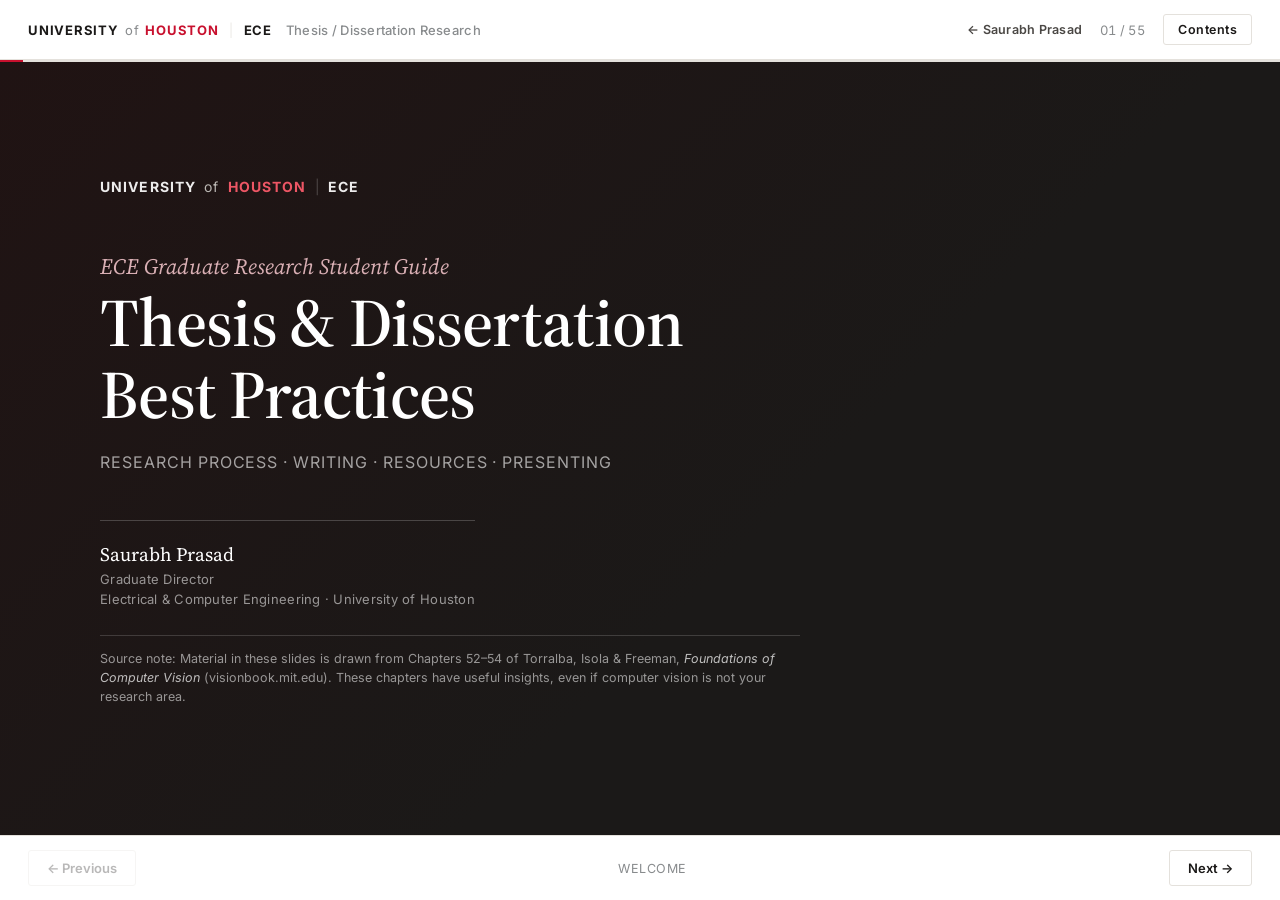
==== commit 7211d1f0: "Update website" ====
--- a/static/research-guide/index.html
+++ b/static/research-guide/index.html
@@ -4,6 +4,7 @@
 <meta charset="UTF-8">
 <meta name="viewport" content="width=device-width, initial-scale=1.0">
 <title>Research Student Guide — University of Houston ECE</title>
+<meta name="description" content="A practical guide for UH ECE thesis and dissertation students: research mindset, process, writing, ethics, presenting and weekly routines. By Saurabh Prasad.">
 <style>
 @import url('https://fonts.googleapis.com/css2?family=Source+Serif+4:ital,opsz,wght@0,8..60,400;0,8..60,500;0,8..60,600;0,8..60,700;1,8..60,500&family=Inter:wght@400;500;600;700&display=swap');
 
@@ -416,6 +417,25 @@
 ::-webkit-scrollbar-track{background:transparent;}
 ::-webkit-scrollbar-thumb{background:var(--gray-line); border-radius:6px;}
 ::-webkit-scrollbar-thumb:hover{background:var(--gray);}
+
+.home-link{font-size:12.5px;font-weight:600;color:var(--ink-soft);text-decoration:none;letter-spacing:0.02em;white-space:nowrap;}
+.home-link .hl-short{display:none;}
+.home-link:hover{color:var(--red);}
+@media (max-width:640px){
+  .topbar{padding:10px 14px;}
+  .topbar-brand{font-size:12px;letter-spacing:0.04em;}
+  .topbar-brand .deck-name{display:none;}
+  .topbar-right{gap:10px;}
+  .menu-btn{padding:6px 10px;}
+}
+@media (max-width:480px){
+  .topbar{gap:12px;padding:10px 12px;}
+  .topbar-brand{font-size:10.5px;gap:3px;letter-spacing:0.03em;white-space:nowrap;}
+  .topbar-brand .pipe{margin:0 2px;}
+  .slide-counter{display:none;}
+  .home-link .hl-long{display:none;}
+  .home-link .hl-short{display:inline;}
+}
 
 /* ---------- Responsive ---------- */
 @media (max-width:900px){
@@ -467,6 +487,7 @@
       <span class="deck-name">Thesis / Dissertation Research</span>
     </div>
     <div class="topbar-right">
+      <a class="home-link" href="../">&larr; <span class="hl-long">Saurabh Prasad</span><span class="hl-short">Home</span></a>
       <span class="slide-counter" id="slideCounter">01 / 55</span>
       <button class="menu-btn" id="menuBtn">Contents</button>
     </div>
